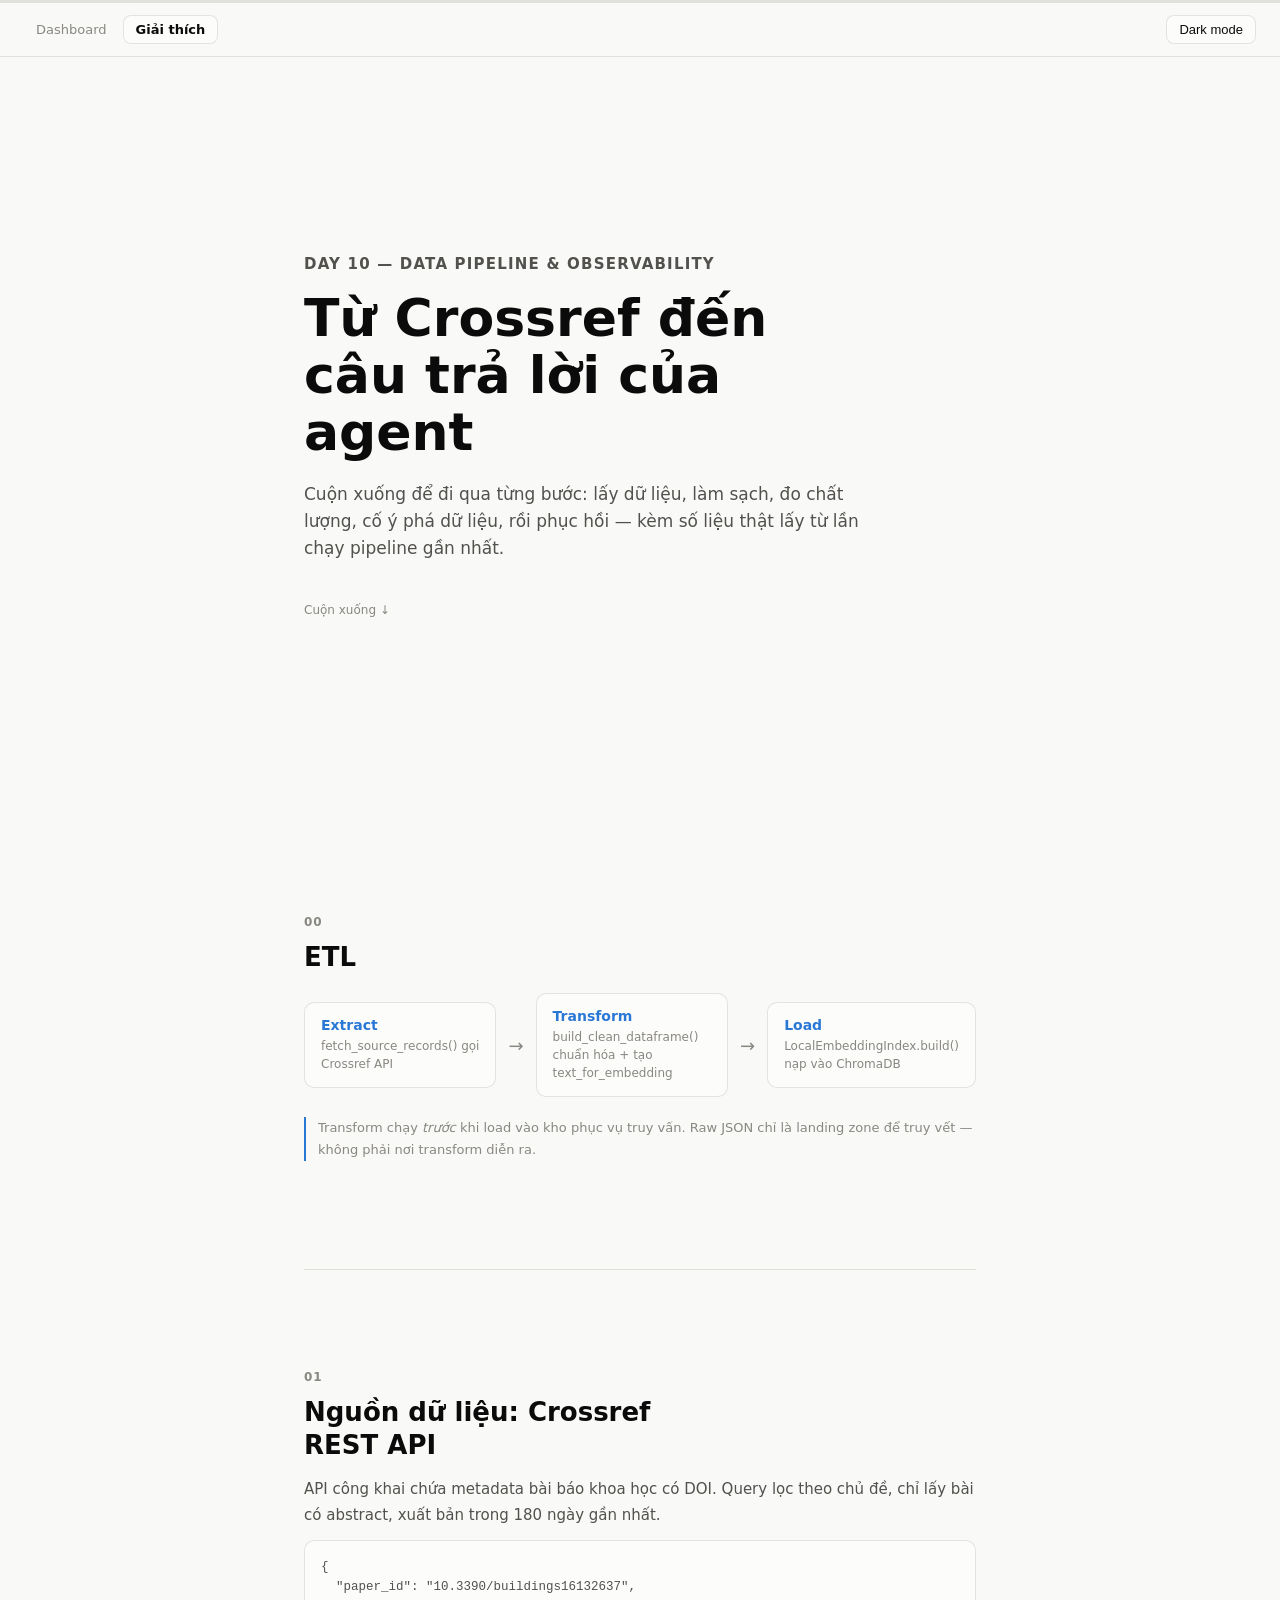
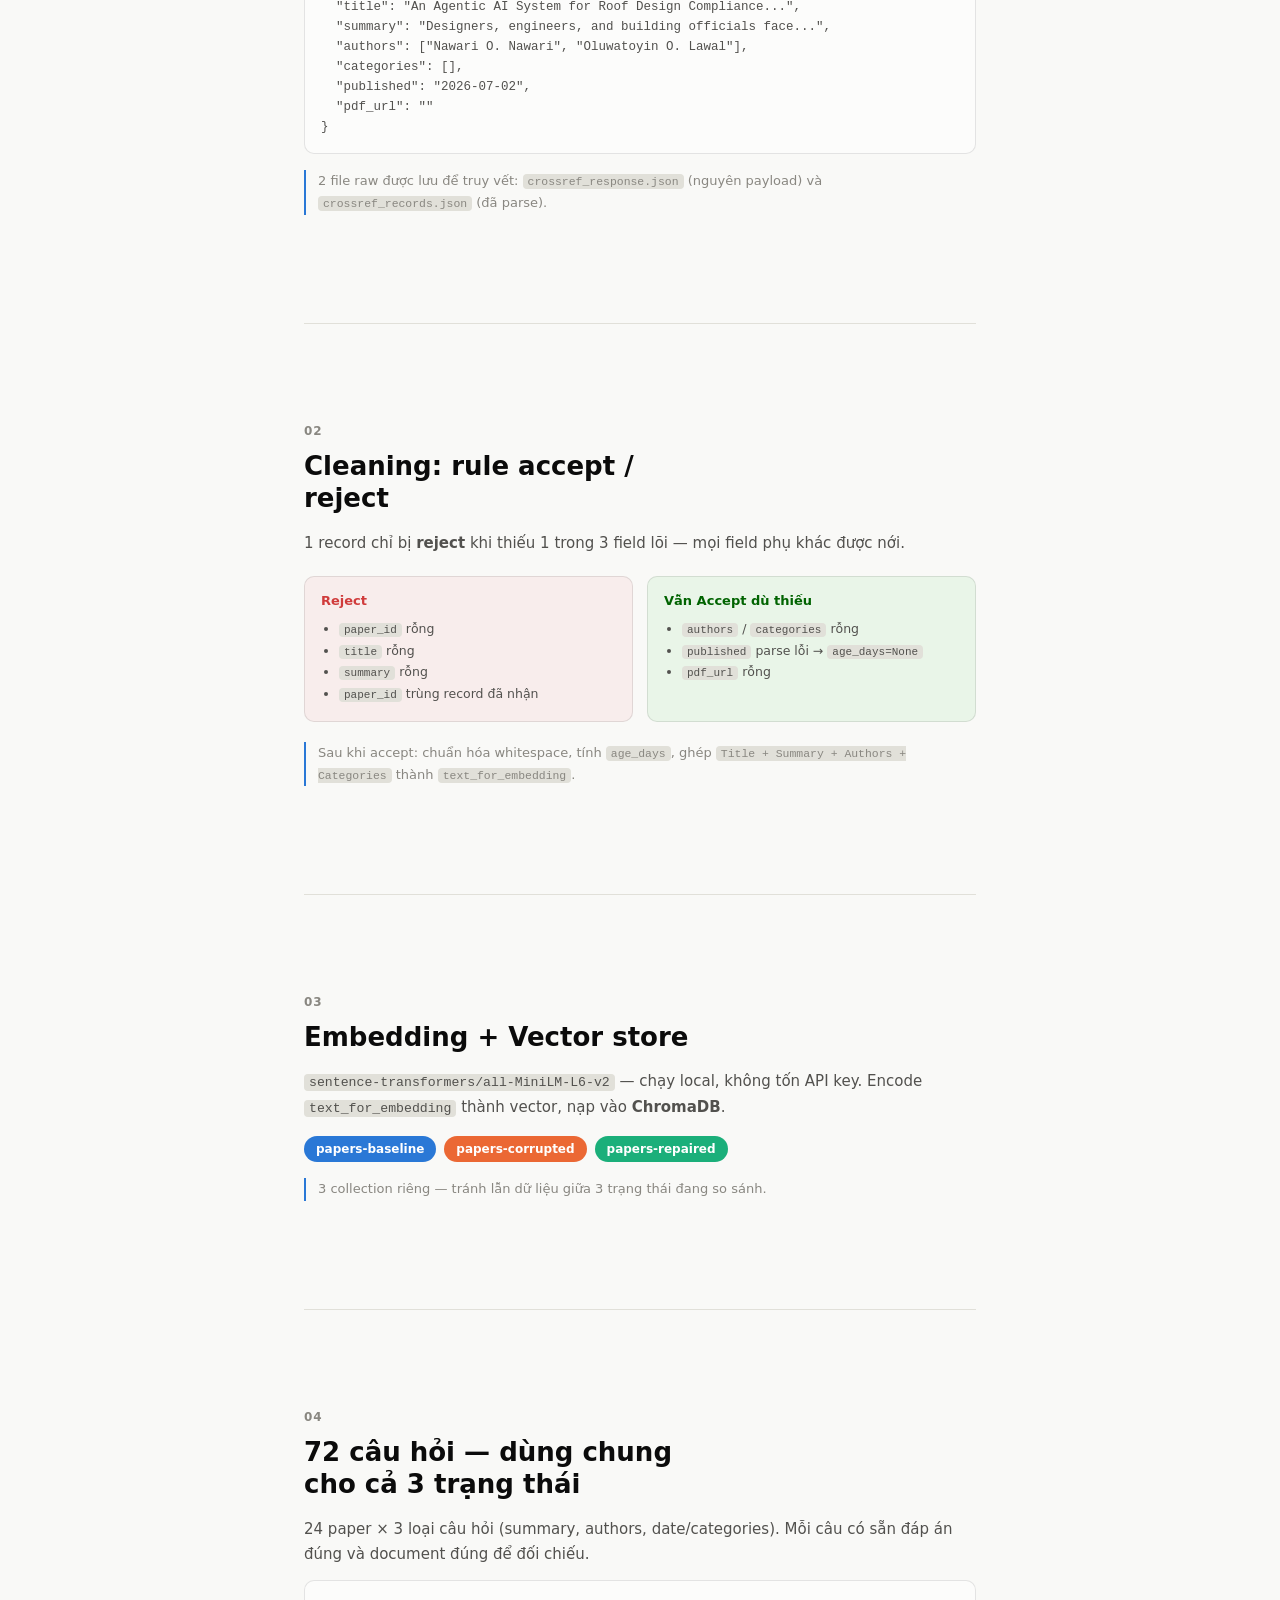
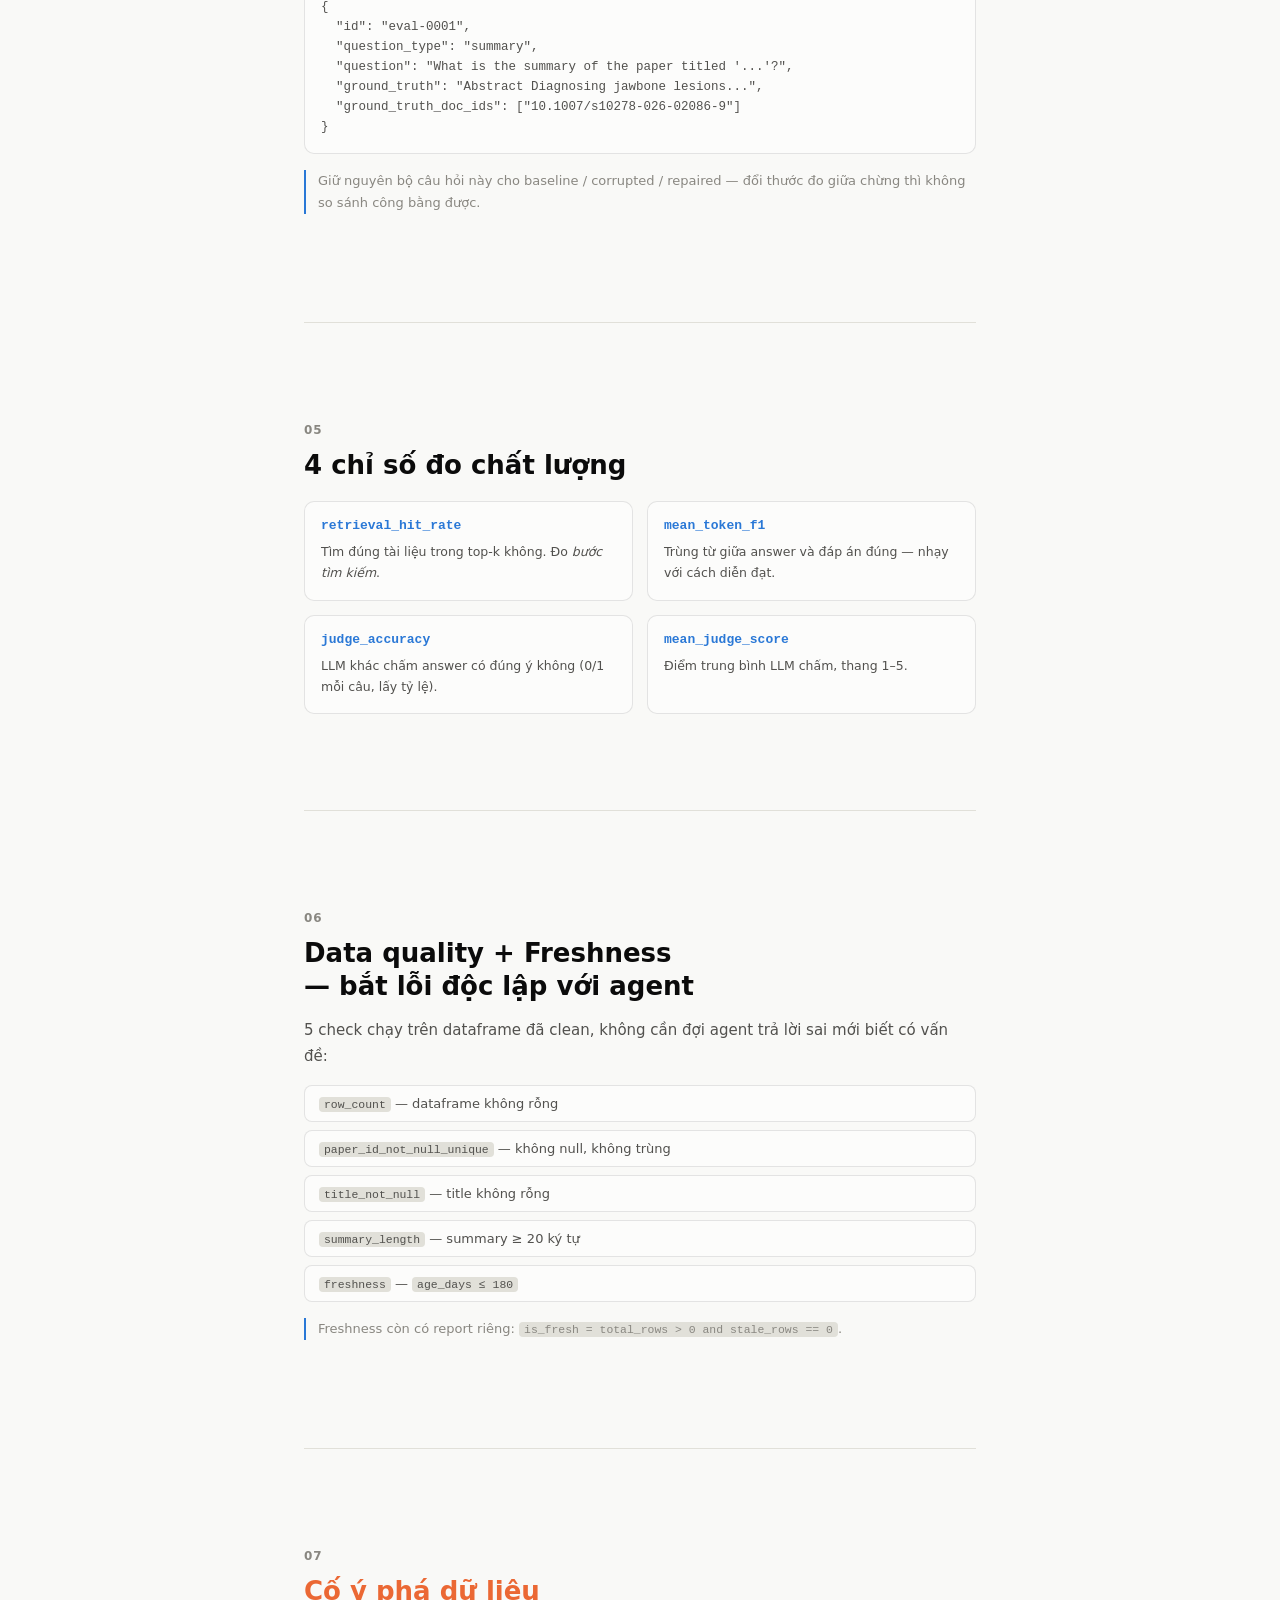
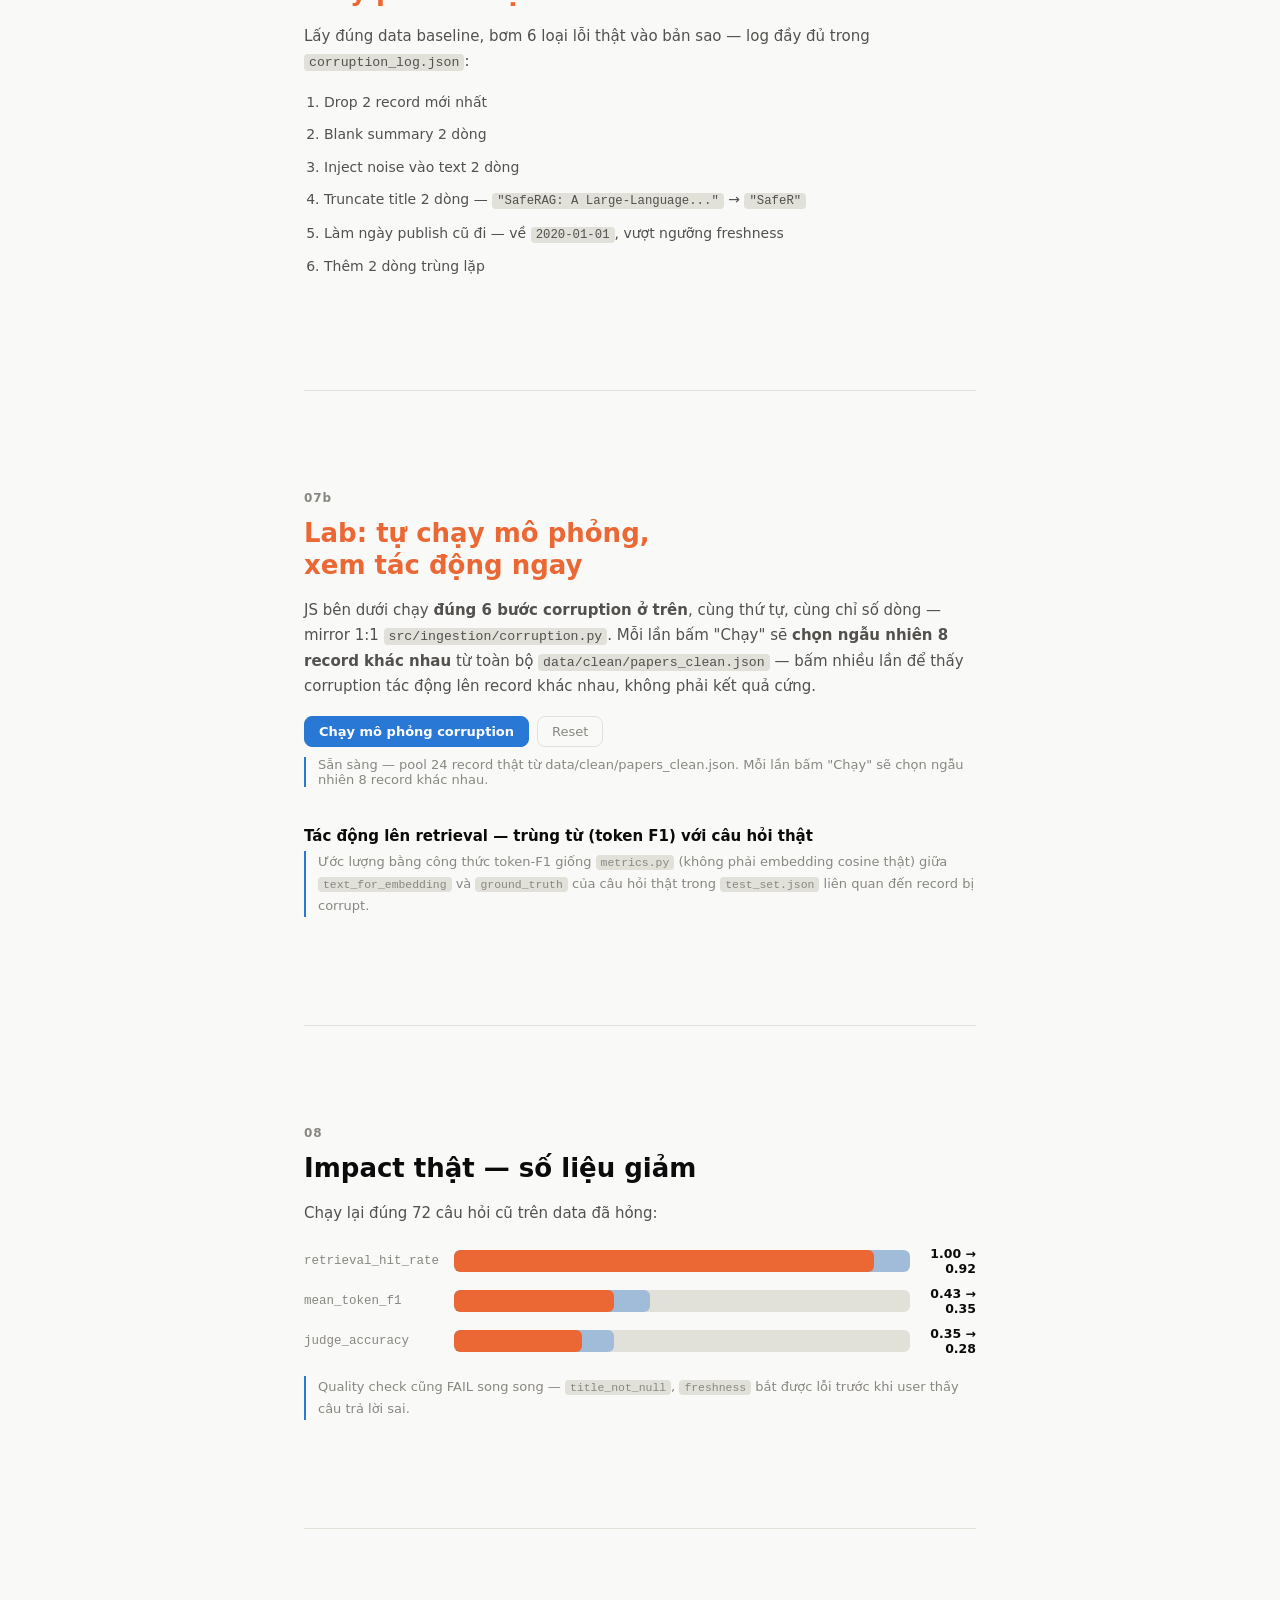
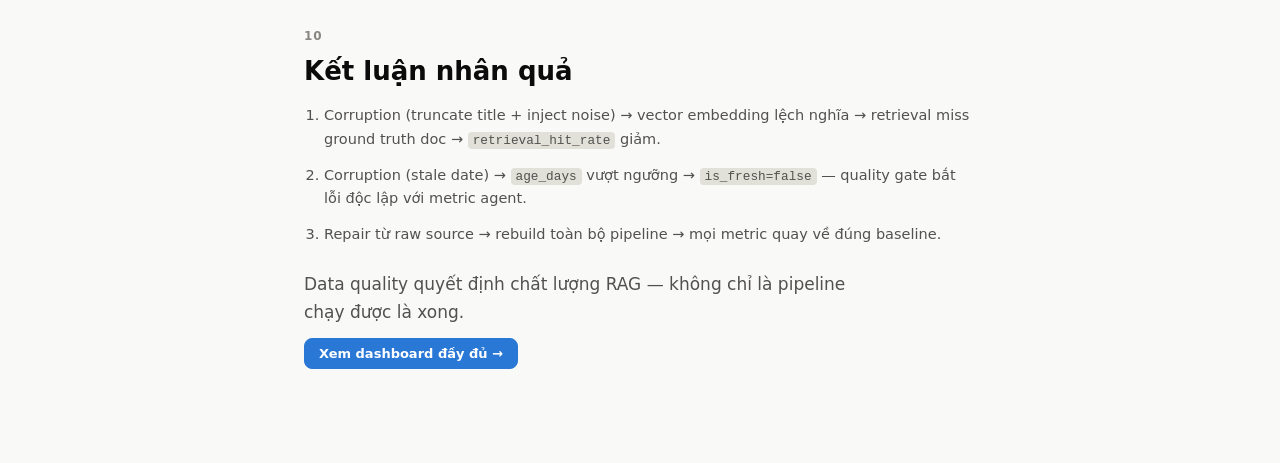
==== client/story.html @ 953446d7 "up" ====
<!doctype html>
<html lang="vi">

<head>
  <meta charset="utf-8" />
  <meta name="viewport" content="width=device-width, initial-scale=1" />
  <title>Data Pipeline — Giải thích từng bước</title>
  <link rel="stylesheet" href="styles.css" />
  <link rel="stylesheet" href="story.css" />
</head>

<body class="story-body">
  <div class="progress-rail">
    <div class="progress-fill" id="progress-fill"></div>
  </div>

  <nav class="tab-nav">
    <a href="index.html" class="tab-link">Dashboard</a>
    <a href="story.html" class="tab-link is-active">Giải thích</a>
    <button class="theme-toggle" id="theme-toggle" type="button">Dark mode</button>
  </nav>

  <main class="story">

    <section class="story-step story-hero" data-step>
      <p class="story-kicker">Day 10 — Data Pipeline &amp; Observability</p>
      <h1>Từ Crossref đến câu trả lời của agent</h1>
      <p class="story-lead">Cuộn xuống để đi qua từng bước: lấy dữ liệu, làm sạch, đo chất lượng, cố ý phá dữ liệu, rồi
        phục hồi — kèm số liệu thật lấy từ lần chạy pipeline gần nhất.</p>
      <div class="scroll-hint">Cuộn xuống ↓</div>
    </section>

    <section class="story-step" data-step>
      <span class="step-index">00</span>
      <h2>ETL</h2>
      <div class="etl-flow">
        <div class="etl-node">
          <strong>Extract</strong>
          <span>fetch_source_records() gọi Crossref API</span>
        </div>
        <div class="etl-arrow">→</div>
        <div class="etl-node">
          <strong>Transform</strong>
          <span>build_clean_dataframe() chuẩn hóa + tạo text_for_embedding</span>
        </div>
        <div class="etl-arrow">→</div>
        <div class="etl-node">
          <strong>Load</strong>
          <span>LocalEmbeddingIndex.build() nạp vào ChromaDB</span>
        </div>
      </div>
      <p class="story-note">Transform chạy <em>trước</em> khi load vào kho phục vụ truy vấn. Raw JSON chỉ là landing
        zone để truy vết — không phải nơi transform diễn ra.</p>
    </section>

    <section class="story-step" data-step>
      <span class="step-index">01</span>
      <h2>Nguồn dữ liệu: Crossref REST API</h2>
      <p>API công khai chứa metadata bài báo khoa học có DOI. Query lọc theo chủ đề, chỉ lấy bài có abstract, xuất bản
        trong 180 ngày gần nhất.</p>
      <pre class="story-code">{
  "paper_id": "10.3390/buildings16132637",
  "title": "An Agentic AI System for Roof Design Compliance...",
  "summary": "Designers, engineers, and building officials face...",
  "authors": ["Nawari O. Nawari", "Oluwatoyin O. Lawal"],
  "categories": [],
  "published": "2026-07-02",
  "pdf_url": ""
}</pre>
      <p class="story-note">2 file raw được lưu để truy vết: <code>crossref_response.json</code> (nguyên payload) và
        <code>crossref_records.json</code> (đã parse).
      </p>
    </section>

    <section class="story-step" data-step>
      <span class="step-index">02</span>
      <h2>Cleaning: rule accept / reject</h2>
      <p>1 record chỉ bị <strong>reject</strong> khi thiếu 1 trong 3 field lõi — mọi field phụ khác được nới.</p>
      <div class="rule-grid">
        <div class="rule-card rule-reject">
          <h3>Reject</h3>
          <ul>
            <li><code>paper_id</code> rỗng</li>
            <li><code>title</code> rỗng</li>
            <li><code>summary</code> rỗng</li>
            <li><code>paper_id</code> trùng record đã nhận</li>
          </ul>
        </div>
        <div class="rule-card rule-accept">
          <h3>Vẫn Accept dù thiếu</h3>
          <ul>
            <li><code>authors</code> / <code>categories</code> rỗng</li>
            <li><code>published</code> parse lỗi → <code>age_days=None</code></li>
            <li><code>pdf_url</code> rỗng</li>
          </ul>
        </div>
      </div>
      <p class="story-note">Sau khi accept: chuẩn hóa whitespace, tính <code>age_days</code>, ghép
        <code>Title + Summary + Authors + Categories</code> thành <code>text_for_embedding</code>.
      </p>
    </section>

    <section class="story-step" data-step>
      <span class="step-index">03</span>
      <h2>Embedding + Vector store</h2>
      <p><code>sentence-transformers/all-MiniLM-L6-v2</code> — chạy local, không tốn API key. Encode
        <code>text_for_embedding</code> thành vector, nạp vào <strong>ChromaDB</strong>.
      </p>
      <div class="collection-row">
        <span class="collection-chip series-baseline">papers-baseline</span>
        <span class="collection-chip series-corrupted">papers-corrupted</span>
        <span class="collection-chip series-repaired">papers-repaired</span>
      </div>
      <p class="story-note">3 collection riêng — tránh lẫn dữ liệu giữa 3 trạng thái đang so sánh.</p>
    </section>

    <section class="story-step" data-step>
      <span class="step-index">04</span>
      <h2>72 câu hỏi — dùng chung cho cả 3 trạng thái</h2>
      <p>24 paper × 3 loại câu hỏi (summary, authors, date/categories). Mỗi câu có sẵn đáp án đúng và document đúng để
        đối chiếu.</p>
      <pre class="story-code">{
  "id": "eval-0001",
  "question_type": "summary",
  "question": "What is the summary of the paper titled '...'?",
  "ground_truth": "Abstract Diagnosing jawbone lesions...",
  "ground_truth_doc_ids": ["10.1007/s10278-026-02086-9"]
}</pre>
      <p class="story-note">Giữ nguyên bộ câu hỏi này cho baseline / corrupted / repaired — đổi thước đo giữa chừng thì
        không so sánh công bằng được.</p>
    </section>

    <section class="story-step" data-step>
      <span class="step-index">05</span>
      <h2>4 chỉ số đo chất lượng</h2>
      <div class="metric-grid">
        <div class="metric-card">
          <h3>retrieval_hit_rate</h3>
          <p>Tìm đúng tài liệu trong top-k không. Đo <em>bước tìm kiếm</em>.</p>
        </div>
        <div class="metric-card">
          <h3>mean_token_f1</h3>
          <p>Trùng từ giữa answer và đáp án đúng — nhạy với cách diễn đạt.</p>
        </div>
        <div class="metric-card">
          <h3>judge_accuracy</h3>
          <p>LLM khác chấm answer có đúng ý không (0/1 mỗi câu, lấy tỷ lệ).</p>
        </div>
        <div class="metric-card">
          <h3>mean_judge_score</h3>
          <p>Điểm trung bình LLM chấm, thang 1–5.</p>
        </div>
      </div>
    </section>

    <section class="story-step" data-step>
      <span class="step-index">06</span>
      <h2>Data quality + Freshness — bắt lỗi độc lập với agent</h2>
      <p>5 check chạy trên dataframe đã clean, không cần đợi agent trả lời sai mới biết có vấn đề:</p>
      <ul class="check-mini-list">
        <li><code>row_count</code> — dataframe không rỗng</li>
        <li><code>paper_id_not_null_unique</code> — không null, không trùng</li>
        <li><code>title_not_null</code> — title không rỗng</li>
        <li><code>summary_length</code> — summary ≥ 20 ký tự</li>
        <li><code>freshness</code> — <code>age_days ≤ 180</code></li>
      </ul>
      <p class="story-note">Freshness còn có report riêng:
        <code>is_fresh = total_rows &gt; 0 and stale_rows == 0</code>.
      </p>
    </section>

    <section class="story-step story-corrupt" data-step>
      <span class="step-index">07</span>
      <h2>Cố ý phá dữ liệu</h2>
      <p>Lấy đúng data baseline, bơm 6 loại lỗi thật vào bản sao — log đầy đủ trong <code>corruption_log.json</code>:
      </p>
      <ol class="corrupt-list">
        <li>Drop 2 record mới nhất</li>
        <li>Blank summary 2 dòng</li>
        <li>Inject noise vào text 2 dòng</li>
        <li>Truncate title 2 dòng — <code>"SafeRAG: A Large-Language..."</code> → <code>"SafeR"</code></li>
        <li>Làm ngày publish cũ đi — về <code>2020-01-01</code>, vượt ngưỡng freshness</li>
        <li>Thêm 2 dòng trùng lặp</li>
      </ol>
    </section>

    <section class="story-step story-lab" data-step>
      <span class="step-index">07b</span>
      <h2>Lab: tự chạy mô phỏng, xem tác động ngay</h2>
      <p>JS bên dưới chạy <strong>đúng 6 bước corruption ở trên</strong>, cùng thứ tự, cùng chỉ số dòng — mirror 1:1
        <code>src/ingestion/corruption.py</code>. Mỗi lần bấm "Chạy" sẽ <strong>chọn ngẫu nhiên 8 record khác nhau</strong>
        từ toàn bộ <code>data/clean/papers_clean.json</code> — bấm nhiều lần để thấy corruption tác động lên record
        khác nhau, không phải kết quả cứng.
      </p>
      <div class="lab-controls">
        <button class="btn btn-primary" id="lab-run">Chạy mô phỏng corruption</button>
        <button class="btn btn-ghost" id="lab-reset">Reset</button>
      </div>
      <div id="lab-status" class="story-note">Chưa chạy.</div>

      <div id="lab-quality" class="lab-quality-grid"></div>

      <h3 class="lab-subheading">Tác động lên retrieval — trùng từ (token F1) với câu hỏi thật</h3>
      <p class="story-note">Ước lượng bằng công thức token-F1 giống <code>metrics.py</code> (không phải embedding
        cosine thật) giữa <code>text_for_embedding</code> và <code>ground_truth</code> của câu hỏi thật trong
        <code>test_set.json</code> liên quan đến record bị corrupt.
      </p>
      <div id="lab-impact" class="lab-impact-list"></div>
    </section>

    <section class="story-step" data-step>
      <span class="step-index">08</span>
      <h2>Impact thật — số liệu giảm</h2>
      <p>Chạy lại đúng 72 câu hỏi cũ trên data đã hỏng:</p>
      <div id="story-metric-bars" class="story-metric-bars">
        <p class="story-note">Đang tải số liệu thật từ <code>data/results/</code>…</p>
      </div>
      <p class="story-note">Quality check cũng FAIL song song — <code>title_not_null</code>, <code>freshness</code> bắt
        được lỗi trước khi user thấy câu trả lời sai.</p>
    </section>

    <section class="story-step story-conclusion" data-step>
      <span class="step-index">10</span>
      <h2>Kết luận nhân quả</h2>
      <ol class="conclusion-list">
        <li>Corruption (truncate title + inject noise) → vector embedding lệch nghĩa → retrieval miss ground truth doc →
          <code>retrieval_hit_rate</code> giảm.
        </li>
        <li>Corruption (stale date) → <code>age_days</code> vượt ngưỡng → <code>is_fresh=false</code> — quality gate bắt
          lỗi độc lập với metric agent.</li>
        <li>Repair từ raw source → rebuild toàn bộ pipeline → mọi metric quay về đúng baseline.</li>
      </ol>
      <p class="story-lead">Data quality quyết định chất lượng RAG — không chỉ là pipeline chạy được là xong.</p>
      <a class="btn btn-primary" href="index.html">Xem dashboard đầy đủ →</a>
    </section>

  </main>

  <script src="corrupt-sim.js"></script>
  <script src="story.js"></script>
</body>

</html>
---- client/styles.css ----
:root,
:root[data-theme="light"] {
  color-scheme: light;
  --surface-1: #fcfcfb;
  --page-plane: #f9f9f7;
  --text-primary: #0b0b0b;
  --text-secondary: #52514e;
  --text-muted: #898781;
  --gridline: #e1e0d9;
  --baseline-axis: #c3c2b7;
  --border: rgba(11, 11, 11, 0.1);

  --series-baseline: #2a78d6;
  --series-corrupted: #eb6834;
  --series-repaired: #1baf7a;

  --status-good: #0ca30c;
  --status-warning: #fab219;
  --status-serious: #ec835a;
  --status-critical: #d03b3b;
  --status-good-text: #006300;
}

@media (prefers-color-scheme: dark) {
  :root:where(:not([data-theme="light"])) {
    color-scheme: dark;
    --surface-1: #1a1a19;
    --page-plane: #0d0d0d;
    --text-primary: #ffffff;
    --text-secondary: #c3c2b7;
    --text-muted: #898781;
    --gridline: #2c2c2a;
    --baseline-axis: #383835;
    --border: rgba(255, 255, 255, 0.1);

    --series-baseline: #3987e5;
    --series-corrupted: #d95926;
    --series-repaired: #199e70;

    --status-good: #0ca30c;
    --status-warning: #fab219;
    --status-serious: #ec835a;
    --status-critical: #e66767;
    --status-good-text: #0ca30c;
  }
}

:root[data-theme="dark"] {
  color-scheme: dark;
  --surface-1: #1a1a19;
  --page-plane: #0d0d0d;
  --text-primary: #ffffff;
  --text-secondary: #c3c2b7;
  --text-muted: #898781;
  --gridline: #2c2c2a;
  --baseline-axis: #383835;
  --border: rgba(255, 255, 255, 0.1);

  --series-baseline: #3987e5;
  --series-corrupted: #d95926;
  --series-repaired: #199e70;

  --status-good: #0ca30c;
  --status-warning: #fab219;
  --status-serious: #ec835a;
  --status-critical: #e66767;
  --status-good-text: #0ca30c;
}

* {
  box-sizing: border-box;
}

body {
  margin: 0;
  font-family: system-ui, -apple-system, "Segoe UI", sans-serif;
  background: var(--page-plane);
  color: var(--text-primary);
}

.app {
  max-width: 1100px;
  margin: 0 auto;
  padding: 24px 20px 64px;
}

.app-header {
  display: flex;
  justify-content: space-between;
  align-items: flex-start;
  gap: 16px;
  margin-bottom: 8px;
}

.app-header h1 {
  font-size: 22px;
  margin: 0 0 4px;
}

.app-header p {
  margin: 0;
  color: var(--text-secondary);
  font-size: 14px;
  max-width: 60ch;
}

.theme-toggle {
  border: 1px solid var(--border);
  background: var(--surface-1);
  color: var(--text-primary);
  border-radius: 8px;
  padding: 6px 12px;
  font-size: 13px;
  cursor: pointer;
  white-space: nowrap;
}

.banner {
  margin: 16px 0 28px;
  padding: 10px 14px;
  border-radius: 8px;
  font-size: 13px;
  border: 1px solid var(--border);
  display: flex;
  align-items: center;
  gap: 8px;
}

.banner.mock {
  background: color-mix(in srgb, var(--status-warning) 14%, var(--surface-1));
  color: var(--text-primary);
}

.banner.live {
  background: color-mix(in srgb, var(--status-good) 12%, var(--surface-1));
  color: var(--text-primary);
}

.banner .dot {
  width: 8px;
  height: 8px;
  border-radius: 50%;
  flex: none;
}

.banner.mock .dot {
  background: var(--status-warning);
}

.banner.live .dot {
  background: var(--status-good);
}

.card {
  background: var(--surface-1);
  border: 1px solid var(--border);
  border-radius: 12px;
  padding: 20px;
  margin-bottom: 20px;
}

.card h2 {
  font-size: 15px;
  margin: 0 0 2px;
}

.card .card-subtitle {
  margin: 0 0 16px;
  color: var(--text-muted);
  font-size: 12px;
}

.legend {
  display: flex;
  gap: 16px;
  flex-wrap: wrap;
  margin-bottom: 12px;
  font-size: 12px;
  color: var(--text-secondary);
}

.legend-item {
  display: flex;
  align-items: center;
  gap: 6px;
}

.legend-swatch {
  width: 10px;
  height: 10px;
  border-radius: 2px;
  flex: none;
}

.chart-wrap {
  position: relative;
  overflow-x: auto;
}

svg.chart {
  display: block;
  overflow: visible;
}

.chart-tick {
  fill: var(--text-muted);
  font-size: 10px;
}

.chart-category-label {
  fill: var(--text-secondary);
  font-size: 11px;
}

.chart-value-label {
  fill: var(--text-primary);
  font-size: 11px;
  font-weight: 600;
}

.bar-rect {
  cursor: pointer;
  transition: opacity 0.1s ease;
}

.bar-rect:hover,
.bar-rect:focus {
  opacity: 0.82;
  outline: none;
}

.tooltip {
  position: fixed;
  pointer-events: none;
  background: var(--text-primary);
  color: var(--surface-1);
  font-size: 12px;
  padding: 8px 10px;
  border-radius: 6px;
  z-index: 50;
  opacity: 0;
  transform: translate(-50%, -100%);
  transition: opacity 0.08s ease;
  white-space: nowrap;
}

.tooltip.visible {
  opacity: 1;
}

.tooltip .tt-value {
  font-weight: 700;
  font-size: 13px;
}

.tooltip .tt-series {
  color: var(--text-secondary);
}

table.data-table {
  width: 100%;
  border-collapse: collapse;
  font-size: 12px;
  margin-top: 8px;
}

table.data-table caption {
  text-align: left;
  color: var(--text-muted);
  font-size: 11px;
  margin-bottom: 6px;
}

table.data-table th,
table.data-table td {
  text-align: left;
  padding: 6px 10px;
  border-bottom: 1px solid var(--gridline);
}

table.data-table th {
  color: var(--text-muted);
  font-weight: 600;
}

table.data-table td.num {
  text-align: right;
  font-variant-numeric: tabular-nums;
}

details.table-toggle {
  margin-top: 4px;
}

details.table-toggle summary {
  cursor: pointer;
  font-size: 12px;
  color: var(--text-secondary);
  user-select: none;
}

.state-grid {
  display: grid;
  grid-template-columns: repeat(auto-fit, minmax(260px, 1fr));
  gap: 16px;
}

.state-card {
  border: 1px solid var(--border);
  border-radius: 10px;
  padding: 14px 16px;
}

.state-card-header {
  display: flex;
  justify-content: space-between;
  align-items: center;
  margin-bottom: 10px;
}

.state-card-header h3 {
  margin: 0;
  font-size: 13px;
  display: flex;
  align-items: center;
  gap: 8px;
}

.state-swatch {
  width: 10px;
  height: 10px;
  border-radius: 2px;
  flex: none;
}

.status-badge {
  display: inline-flex;
  align-items: center;
  gap: 5px;
  font-size: 11px;
  font-weight: 600;
  padding: 3px 8px;
  border-radius: 999px;
}

.status-badge .status-dot {
  width: 7px;
  height: 7px;
  border-radius: 50%;
  flex: none;
}

.status-badge.pass {
  color: var(--status-good-text);
  background: color-mix(in srgb, var(--status-good) 16%, transparent);
}

.status-badge.fail {
  color: var(--status-critical);
  background: color-mix(in srgb, var(--status-critical) 16%, transparent);
}

ul.check-list {
  list-style: none;
  margin: 0;
  padding: 0;
  display: flex;
  flex-direction: column;
  gap: 6px;
}

ul.check-list li {
  display: flex;
  align-items: flex-start;
  gap: 8px;
  font-size: 12px;
  color: var(--text-secondary);
}

ul.check-list .check-dot {
  width: 7px;
  height: 7px;
  border-radius: 50%;
  margin-top: 4px;
  flex: none;
}

.stat-row {
  display: grid;
  grid-template-columns: 1fr 1fr;
  gap: 10px 16px;
  font-size: 12px;
}

.stat-row .stat-label {
  color: var(--text-muted);
}

.stat-row .stat-value {
  color: var(--text-primary);
  font-weight: 600;
  font-variant-numeric: tabular-nums;
}

.record-form {
  display: grid;
  gap: 12px;
  margin-bottom: 4px;
}

.record-form-row {
  display: grid;
  grid-template-columns: 110px 1fr;
  align-items: start;
  gap: 12px;
}

.record-form-row label {
  font-size: 12px;
  color: var(--text-muted);
  padding-top: 8px;
}

.record-form-row input,
.record-form-row textarea {
  width: 100%;
  font: inherit;
  font-size: 13px;
  color: var(--text-primary);
  background: var(--page-plane);
  border: 1px solid var(--border);
  border-radius: 8px;
  padding: 8px 10px;
  resize: vertical;
}

.record-form-row input:focus,
.record-form-row textarea:focus {
  outline: 2px solid var(--series-baseline);
  outline-offset: 1px;
}

.form-hint {
  margin: -4px 0 0;
  font-size: 11px;
  color: var(--text-muted);
}

.form-actions {
  display: flex;
  gap: 8px;
  flex-wrap: wrap;
  margin-top: 2px;
}

.dimension-grid {
  display: grid;
  grid-template-columns: repeat(auto-fit, minmax(260px, 1fr));
  gap: 14px;
  margin-top: 20px;
}

.dimension-card {
  border: 1px solid var(--border);
  border-radius: 10px;
  padding: 14px 16px;
  display: flex;
  flex-direction: column;
  gap: 8px;
}

.dimension-card-header {
  display: flex;
  align-items: center;
  gap: 8px;
}

.dimension-card-header .dimension-dot {
  width: 10px;
  height: 10px;
  border-radius: 3px;
  flex: none;
  background: var(--series-baseline);
}

.dimension-card-header h3 {
  margin: 0;
  font-size: 13px;
}

.dimension-field {
  font-size: 11px;
  color: var(--text-muted);
}

.dimension-field strong {
  color: var(--text-secondary);
  font-weight: 600;
}

.dimension-desc-label {
  font-size: 11px;
  font-weight: 600;
  color: var(--text-muted);
  margin: 4px 0 0;
}

.dimension-desc-text {
  margin: 0;
  font-size: 12px;
  color: var(--text-secondary);
  line-height: 1.5;
}

.dimension-check-btn {
  align-self: flex-start;
  margin-top: 4px;
}

.dimension-result {
  margin-top: 4px;
  padding-top: 10px;
  border-top: 1px solid var(--gridline);
}

.dimension-result[hidden] {
  display: none;
}

.dimension-result .received-at {
  margin-bottom: 8px;
}

.btn {
  font: inherit;
  font-size: 13px;
  border-radius: 8px;
  padding: 7px 14px;
  cursor: pointer;
  border: 1px solid var(--border);
  background: var(--surface-1);
  color: var(--text-primary);
}

.btn-primary {
  background: var(--series-baseline);
  border-color: var(--series-baseline);
  color: #ffffff;
  font-weight: 600;
}

.btn-secondary {
  background: var(--page-plane);
}

.btn-ghost {
  background: transparent;
  color: var(--text-muted);
}

.record-check-output {
  margin-top: 20px;
  padding-top: 16px;
  border-top: 1px solid var(--gridline);
}

.record-check-output[hidden] {
  display: none;
}

.received-at {
  font-size: 12px;
  color: var(--text-secondary);
  margin-bottom: 12px;
}

.received-at strong {
  color: var(--text-primary);
  font-variant-numeric: tabular-nums;
}

.record-summary-line {
  display: flex;
  align-items: center;
  gap: 10px;
  margin-bottom: 14px;
  font-size: 13px;
}

.check-item {
  border: 1px solid var(--border);
  border-radius: 8px;
  padding: 10px 12px;
  margin-bottom: 8px;
}

.check-item-header {
  display: flex;
  align-items: center;
  gap: 8px;
  margin-bottom: 4px;
  flex-wrap: wrap;
}

.check-item-header .check-dot {
  width: 8px;
  height: 8px;
  border-radius: 50%;
  flex: none;
}

.check-item-header .check-name {
  font-weight: 600;
  font-size: 13px;
}

.check-item-header .check-dim {
  color: var(--text-muted);
  font-size: 11px;
}

.check-explanation {
  margin: 0;
  font-size: 12px;
  color: var(--text-secondary);
  line-height: 1.5;
}

footer.app-footer {
  margin-top: 24px;
  color: var(--text-muted);
  font-size: 11px;
}
---- client/story.css ----
.progress-rail {
  position: fixed;
  top: 0;
  left: 0;
  right: 0;
  height: 3px;
  background: var(--gridline);
  z-index: 60;
}

.progress-fill {
  height: 100%;
  width: 0%;
  background: var(--series-baseline);
  transition: width 0.1s linear;
}

.tab-nav {
  position: sticky;
  top: 3px;
  z-index: 50;
  display: flex;
  align-items: center;
  gap: 4px;
  padding: 12px 24px;
  background: color-mix(in srgb, var(--page-plane) 88%, transparent);
  backdrop-filter: blur(8px);
  border-bottom: 1px solid var(--border);
}

.tab-link {
  font-size: 13px;
  text-decoration: none;
  color: var(--text-muted);
  padding: 6px 12px;
  border-radius: 8px;
}

.tab-link:hover {
  color: var(--text-primary);
  background: var(--surface-1);
}

.tab-link.is-active {
  color: var(--text-primary);
  background: var(--surface-1);
  font-weight: 600;
  border: 1px solid var(--border);
}

.tab-nav .theme-toggle {
  margin-left: auto;
}

.story-body {
  margin: 0;
}

.story {
  max-width: 720px;
  margin: 0 auto;
  padding: 0 24px;
}

.story-step {
  padding: 96px 0;
  border-bottom: 1px solid var(--gridline);
  opacity: 0;
  transform: translateY(24px);
  transition: opacity 0.6s ease, transform 0.6s ease;
}

.story-step:last-child {
  border-bottom: none;
}

.story-step.is-visible {
  opacity: 1;
  transform: translateY(0);
}

@media (prefers-reduced-motion: reduce) {
  .story-step {
    transition: none;
    transform: none;
    opacity: 1;
  }
}

.step-index {
  display: inline-block;
  font-size: 12px;
  font-weight: 700;
  letter-spacing: 0.08em;
  color: var(--text-muted);
  margin-bottom: 12px;
}

.story-step h2 {
  font-size: 26px;
  line-height: 1.25;
  margin: 0 0 16px;
  max-width: 22ch;
}

.story-step p {
  font-size: 15px;
  line-height: 1.7;
  color: var(--text-secondary);
  margin: 0 0 12px;
}

.story-step code {
  font-size: 0.88em;
  background: var(--gridline);
  padding: 1px 5px;
  border-radius: 4px;
}

.story-note {
  font-size: 13px !important;
  color: var(--text-muted) !important;
  border-left: 2px solid var(--series-baseline);
  padding-left: 12px;
}

.story-hero {
  padding-top: 22vh;
  padding-bottom: 22vh;
  border-bottom: none;
}

.story-kicker {
  font-size: 13px;
  font-weight: 600;
  letter-spacing: 0.08em;
  text-transform: uppercase;
  color: var(--series-baseline);
  margin: 0 0 12px;
}

.story-hero h1 {
  font-size: clamp(32px, 6vw, 52px);
  line-height: 1.1;
  margin: 0 0 20px;
  max-width: 16ch;
}

.story-lead {
  font-size: 17px !important;
  line-height: 1.6 !important;
  max-width: 52ch;
}

.scroll-hint {
  margin-top: 40px;
  font-size: 12px;
  color: var(--text-muted);
  animation: bob 2s ease-in-out infinite;
}

@media (prefers-reduced-motion: reduce) {
  .scroll-hint {
    animation: none;
  }
}

@keyframes bob {
  0%, 100% { transform: translateY(0); }
  50% { transform: translateY(6px); }
}

.story-code {
  background: var(--surface-1);
  border: 1px solid var(--border);
  border-radius: 10px;
  padding: 16px;
  font-size: 12.5px;
  line-height: 1.6;
  overflow-x: auto;
  color: var(--text-secondary);
  margin: 0 0 16px;
}

.etl-flow {
  display: flex;
  flex-wrap: wrap;
  align-items: center;
  gap: 12px;
  margin: 20px 0;
}

.etl-node {
  flex: 1 1 160px;
  background: var(--surface-1);
  border: 1px solid var(--border);
  border-radius: 10px;
  padding: 14px 16px;
  display: flex;
  flex-direction: column;
  gap: 4px;
}

.etl-node strong {
  font-size: 14px;
  color: var(--series-baseline);
}

.etl-node span {
  font-size: 12px;
  color: var(--text-muted);
  line-height: 1.5;
}

.etl-arrow {
  font-size: 18px;
  color: var(--text-muted);
  flex: none;
}

.rule-grid {
  display: grid;
  grid-template-columns: 1fr 1fr;
  gap: 14px;
  margin: 20px 0;
}

@media (max-width: 560px) {
  .rule-grid {
    grid-template-columns: 1fr;
  }
}

.rule-card {
  border-radius: 10px;
  padding: 16px;
  border: 1px solid var(--border);
}

.rule-card h3 {
  margin: 0 0 10px;
  font-size: 13px;
}

.rule-card ul {
  margin: 0;
  padding-left: 18px;
  font-size: 12.5px;
  line-height: 1.7;
  color: var(--text-secondary);
}

.rule-reject {
  background: color-mix(in srgb, var(--status-critical) 8%, var(--surface-1));
}

.rule-reject h3 {
  color: var(--status-critical);
}

.rule-accept {
  background: color-mix(in srgb, var(--status-good) 8%, var(--surface-1));
}

.rule-accept h3 {
  color: var(--status-good-text);
}

.collection-row {
  display: flex;
  gap: 8px;
  flex-wrap: wrap;
  margin: 16px 0;
}

.collection-chip {
  font-size: 12px;
  font-weight: 600;
  padding: 6px 12px;
  border-radius: 999px;
  color: #fff;
}

.collection-chip.series-baseline { background: var(--series-baseline); }
.collection-chip.series-corrupted { background: var(--series-corrupted); }
.collection-chip.series-repaired { background: var(--series-repaired); }

.metric-grid {
  display: grid;
  grid-template-columns: 1fr 1fr;
  gap: 14px;
  margin-top: 20px;
}

@media (max-width: 560px) {
  .metric-grid {
    grid-template-columns: 1fr;
  }
}

.metric-card {
  border: 1px solid var(--border);
  border-radius: 10px;
  padding: 16px;
  background: var(--surface-1);
}

.metric-card h3 {
  margin: 0 0 8px;
  font-size: 13px;
  font-family: ui-monospace, monospace;
  color: var(--series-baseline);
}

.metric-card p {
  margin: 0;
  font-size: 12.5px !important;
}

.check-mini-list {
  margin: 16px 0;
  padding: 0;
  list-style: none;
  display: flex;
  flex-direction: column;
  gap: 8px;
}

.check-mini-list li {
  font-size: 13px;
  color: var(--text-secondary);
  padding: 10px 14px;
  border: 1px solid var(--border);
  border-radius: 8px;
  background: var(--surface-1);
}

.story-corrupt h2 {
  color: var(--series-corrupted);
}

.corrupt-list {
  margin: 16px 0;
  padding-left: 20px;
  display: flex;
  flex-direction: column;
  gap: 10px;
}

.corrupt-list li {
  font-size: 14px;
  color: var(--text-secondary);
  line-height: 1.6;
}

.story-metric-bars {
  display: flex;
  flex-direction: column;
  gap: 10px;
  margin: 20px 0;
}

.story-metric-row {
  display: grid;
  grid-template-columns: 140px 1fr 56px;
  align-items: center;
  gap: 10px;
  font-size: 12.5px;
}

.story-metric-row .metric-name {
  color: var(--text-muted);
  font-family: ui-monospace, monospace;
}

.story-metric-track {
  position: relative;
  height: 22px;
  background: var(--gridline);
  border-radius: 6px;
  overflow: hidden;
}

.story-metric-track .track-fill {
  position: absolute;
  inset: 0 auto 0 0;
  border-radius: 6px;
}

.story-metric-track .track-fill.baseline { background: var(--series-baseline); }
.story-metric-track .track-fill.corrupted { background: var(--series-corrupted); }

.story-metric-row .metric-value {
  text-align: right;
  font-variant-numeric: tabular-nums;
  color: var(--text-primary);
  font-weight: 600;
}

.story-lab h2 {
  color: var(--series-corrupted);
}

.lab-controls {
  display: flex;
  gap: 8px;
  margin: 16px 0 10px;
}

.lab-quality-grid {
  display: grid;
  grid-template-columns: repeat(auto-fit, minmax(260px, 1fr));
  gap: 14px;
  margin: 16px 0 20px;
}

.lab-quality-grid .state-card {
  background: var(--surface-1);
}

.lab-subheading {
  font-size: 15px;
  margin: 24px 0 6px;
  color: var(--text-primary);
}

.lab-impact-list {
  display: flex;
  flex-direction: column;
  gap: 12px;
  margin-top: 12px;
}

.impact-row {
  border: 1px solid var(--border);
  border-radius: 10px;
  padding: 12px 14px;
  background: var(--surface-1);
}

.impact-title {
  font-size: 12.5px;
  color: var(--text-secondary);
  margin-bottom: 8px;
}

.impact-score-line {
  display: flex;
  flex-wrap: wrap;
  justify-content: space-between;
  gap: 8px;
  font-size: 12px;
  padding: 6px 0;
  border-top: 1px solid var(--gridline);
}

.impact-score-line:first-of-type {
  border-top: none;
}

.impact-q {
  color: var(--text-muted);
  flex: 1 1 220px;
}

.impact-score {
  font-variant-numeric: tabular-nums;
  color: var(--text-secondary);
  white-space: nowrap;
}

.impact-down {
  color: var(--status-critical);
}

.impact-flat {
  color: var(--text-muted);
}

.story-repair h2 {
  color: var(--series-repaired);
}

.conclusion-list {
  margin: 0 0 24px;
  padding-left: 20px;
  display: flex;
  flex-direction: column;
  gap: 12px;
}

.conclusion-list li {
  font-size: 14.5px;
  color: var(--text-secondary);
  line-height: 1.65;
}

.story-conclusion .btn {
  display: inline-block;
  text-decoration: none;
}
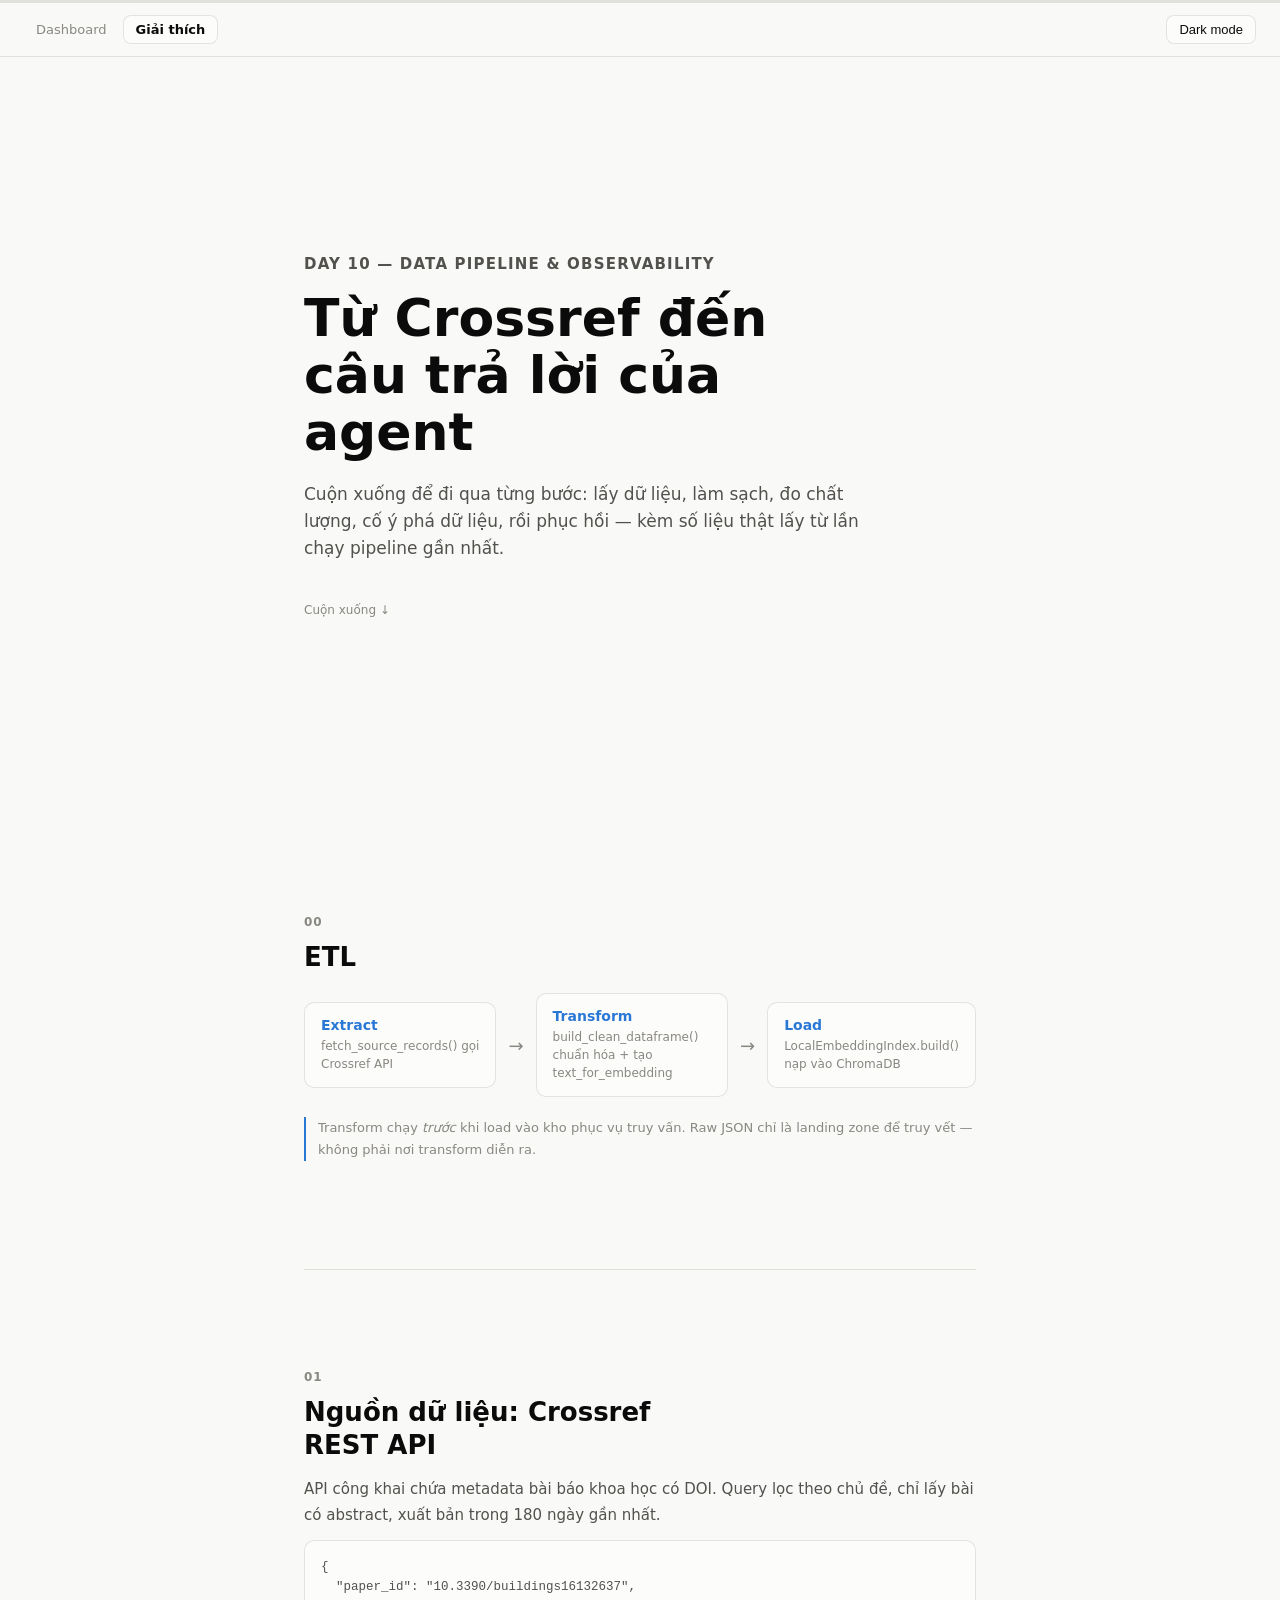
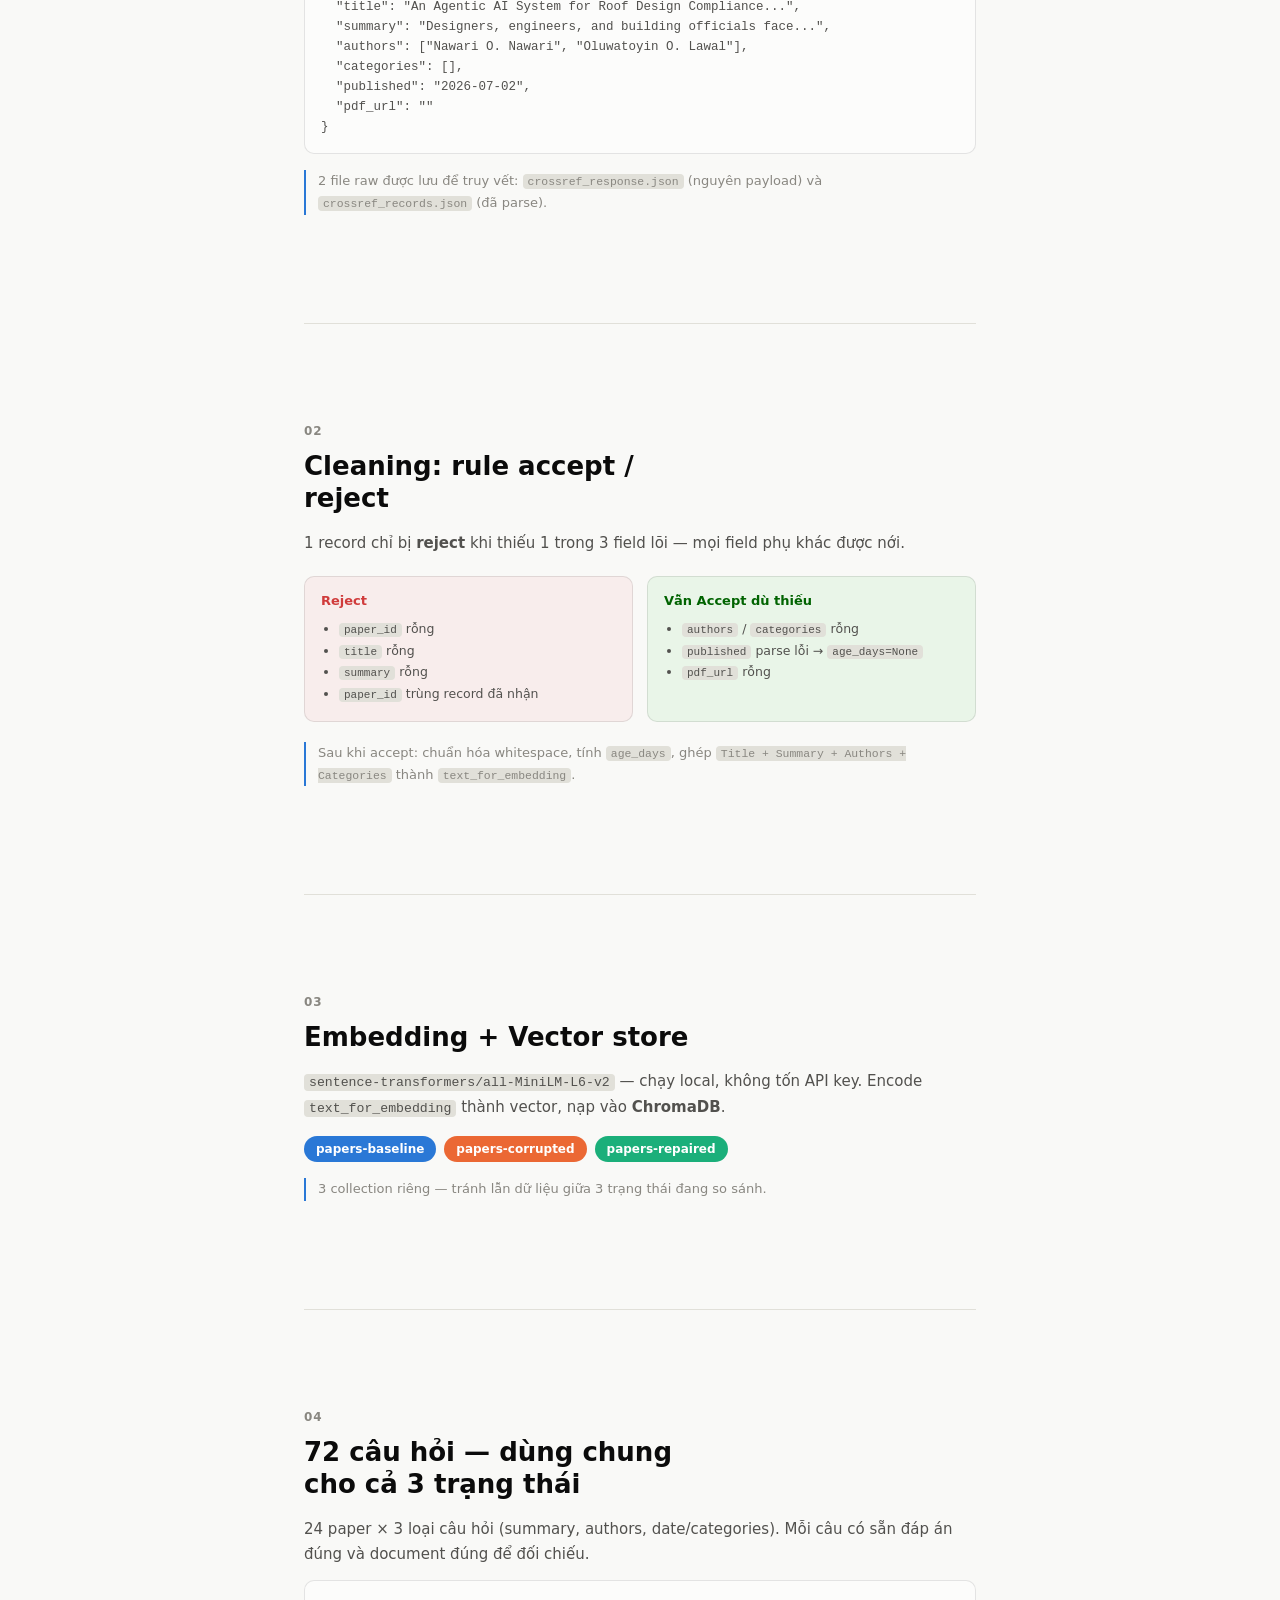
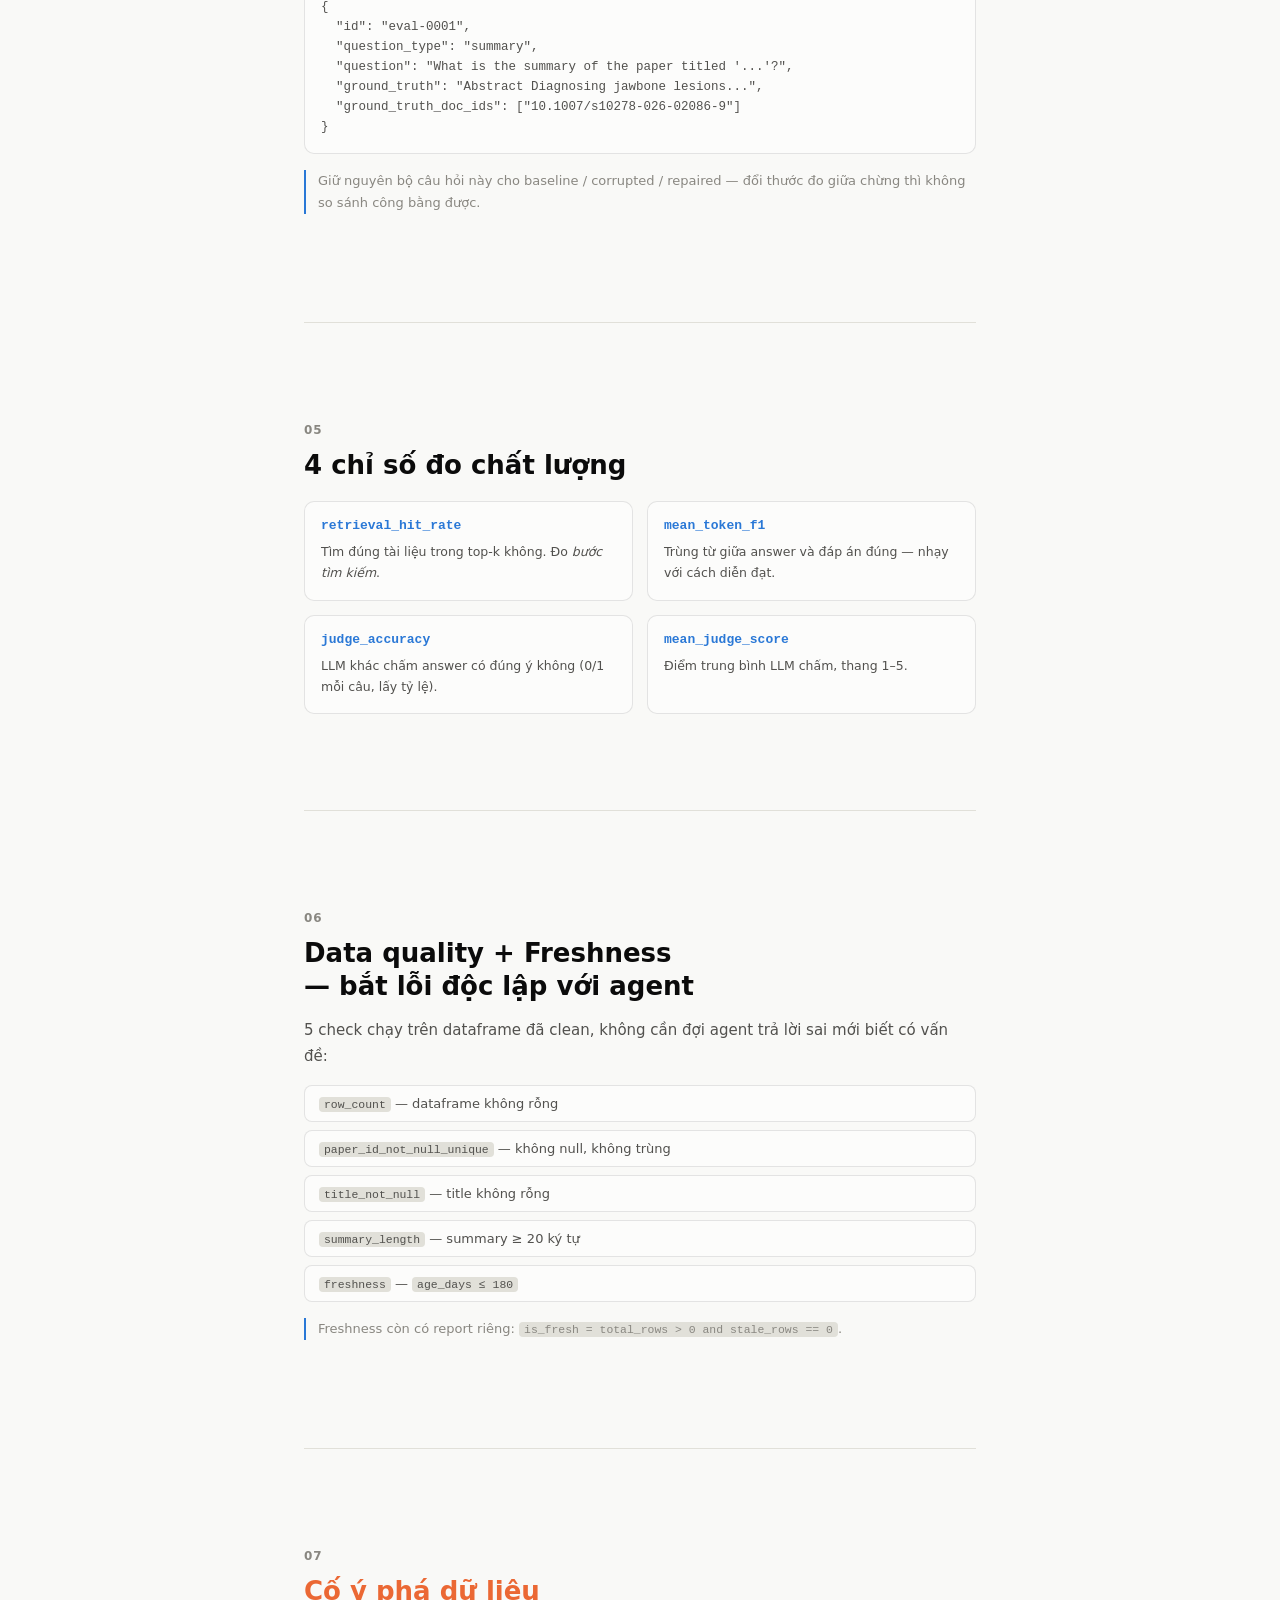
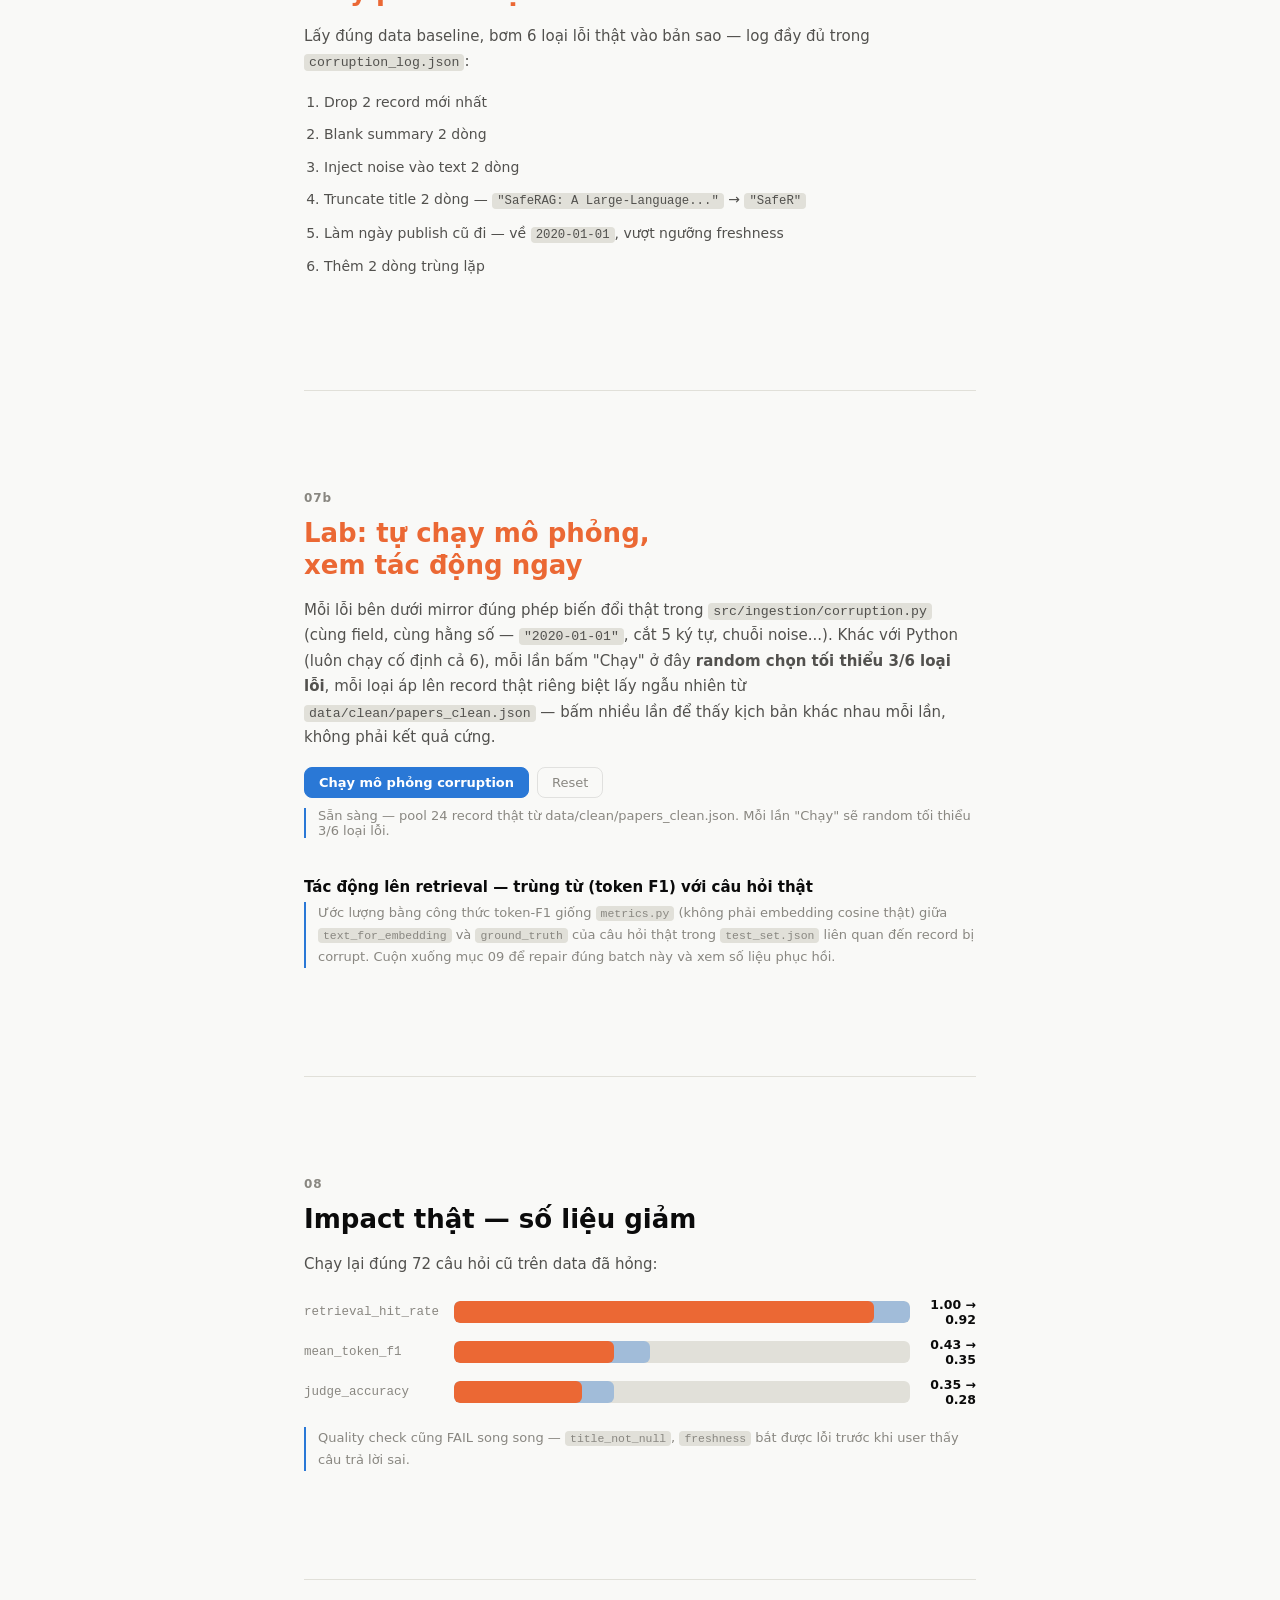
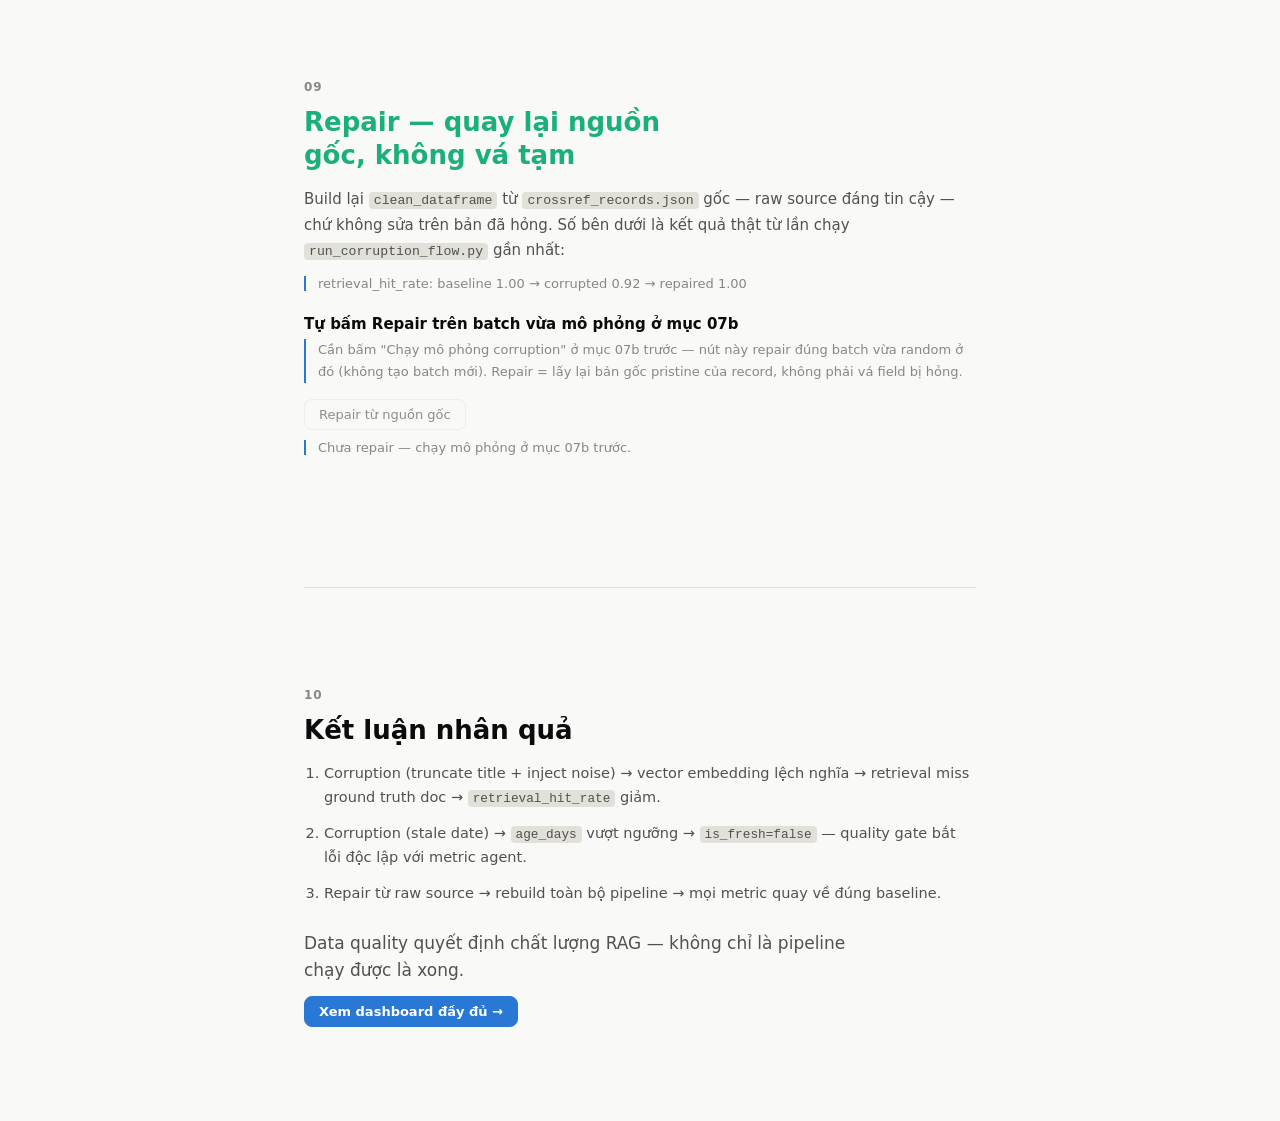
==== commit 0c4920b0: "up" ====
--- a/client/story.html
+++ b/client/story.html
@@ -187,10 +187,11 @@
     <section class="story-step story-lab" data-step>
       <span class="step-index">07b</span>
       <h2>Lab: tự chạy mô phỏng, xem tác động ngay</h2>
-      <p>JS bên dưới chạy <strong>đúng 6 bước corruption ở trên</strong>, cùng thứ tự, cùng chỉ số dòng — mirror 1:1
-        <code>src/ingestion/corruption.py</code>. Mỗi lần bấm "Chạy" sẽ <strong>chọn ngẫu nhiên 8 record khác nhau</strong>
-        từ toàn bộ <code>data/clean/papers_clean.json</code> — bấm nhiều lần để thấy corruption tác động lên record
-        khác nhau, không phải kết quả cứng.
+      <p>Mỗi lỗi bên dưới mirror đúng phép biến đổi thật trong <code>src/ingestion/corruption.py</code> (cùng field,
+        cùng hằng số — <code>"2020-01-01"</code>, cắt 5 ký tự, chuỗi noise...). Khác với Python (luôn chạy cố định cả
+        6), mỗi lần bấm "Chạy" ở đây <strong>random chọn tối thiểu 3/6 loại lỗi</strong>, mỗi loại áp lên record thật
+        riêng biệt lấy ngẫu nhiên từ <code>data/clean/papers_clean.json</code> — bấm nhiều lần để thấy kịch bản khác
+        nhau mỗi lần, không phải kết quả cứng.
       </p>
       <div class="lab-controls">
         <button class="btn btn-primary" id="lab-run">Chạy mô phỏng corruption</button>
@@ -203,7 +204,8 @@
       <h3 class="lab-subheading">Tác động lên retrieval — trùng từ (token F1) với câu hỏi thật</h3>
       <p class="story-note">Ước lượng bằng công thức token-F1 giống <code>metrics.py</code> (không phải embedding
         cosine thật) giữa <code>text_for_embedding</code> và <code>ground_truth</code> của câu hỏi thật trong
-        <code>test_set.json</code> liên quan đến record bị corrupt.
+        <code>test_set.json</code> liên quan đến record bị corrupt. Cuộn xuống mục 09 để repair đúng batch này và xem
+        số liệu phục hồi.
       </p>
       <div id="lab-impact" class="lab-impact-list"></div>
     </section>
@@ -217,6 +219,25 @@
       </div>
       <p class="story-note">Quality check cũng FAIL song song — <code>title_not_null</code>, <code>freshness</code> bắt
         được lỗi trước khi user thấy câu trả lời sai.</p>
+    </section>
+
+    <section class="story-step story-repair" data-step>
+      <span class="step-index">09</span>
+      <h2>Repair — quay lại nguồn gốc, không vá tạm</h2>
+      <p>Build lại <code>clean_dataframe</code> từ <code>crossref_records.json</code> gốc — raw source đáng tin cậy —
+        chứ không sửa trên bản đã hỏng. Số bên dưới là kết quả thật từ lần chạy <code>run_corruption_flow.py</code>
+        gần nhất:</p>
+      <div id="story-repair-result" class="story-note">Đang tải…</div>
+
+      <h3 class="lab-subheading">Tự bấm Repair trên batch vừa mô phỏng ở mục 07b</h3>
+      <p class="story-note">Cần bấm "Chạy mô phỏng corruption" ở mục 07b trước — nút này repair đúng batch vừa random
+        ở đó (không tạo batch mới). Repair = lấy lại bản gốc pristine của record, không phải vá field bị hỏng.</p>
+      <div class="lab-controls">
+        <button class="btn btn-secondary" id="lab-repair" disabled>Repair từ nguồn gốc</button>
+      </div>
+      <div id="lab-repair-status" class="story-note">Chưa repair — chạy mô phỏng ở mục 07b trước.</div>
+      <div id="lab-repair-quality" class="lab-quality-grid"></div>
+      <div id="lab-repair-impact" class="lab-impact-list"></div>
     </section>
 
     <section class="story-step story-conclusion" data-step>
--- a/client/story.css
+++ b/client/story.css
@@ -477,6 +477,15 @@
   color: var(--text-muted);
 }
 
+.impact-up {
+  color: var(--status-good-text);
+}
+
+.btn:disabled {
+  opacity: 0.45;
+  cursor: not-allowed;
+}
+
 .story-repair h2 {
   color: var(--series-repaired);
 }
